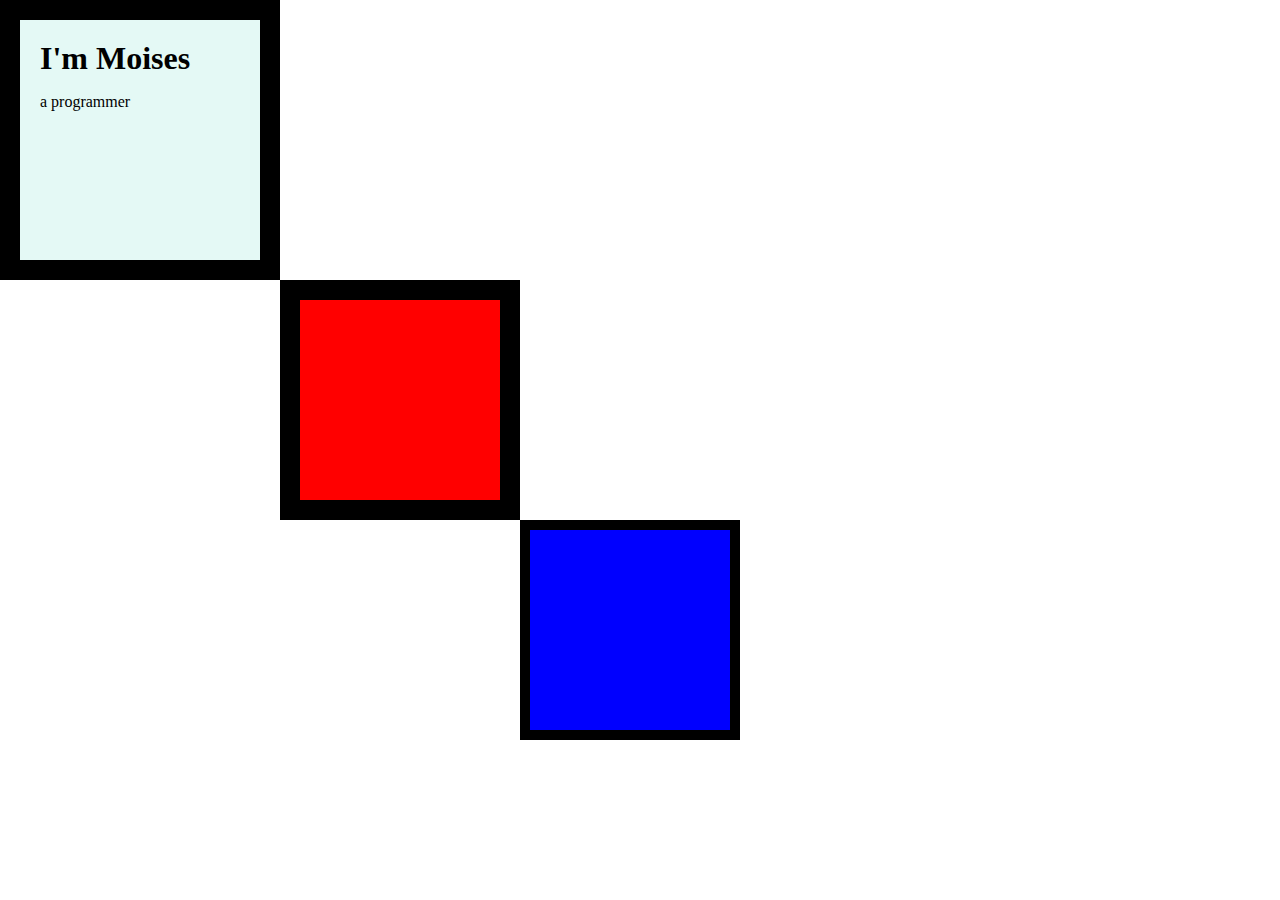
==== Day_44/CSS - My Site/index.html @ 0fcc1354 "Updates" ====
<!DOCTYPE html>
<html lang="en">
<head>
    <meta charset="UTF-8">
    <meta http-equiv="X-UA-Compatible" content="IE=edge">
    <meta name="viewport" content="width=device-width, initial-scale=1.0">
    <title>Moises Cruz</title>
    <link rel="stylesheet" href="css/styles.css">
    <link rel="icon" href="favicon.ico?v=2">
</head>
<body>
    <div class="top-container">
        <h1>I'm Moises</h1>
        <p>a programmer</p>
    </div>
    <div class="middle-container">
        
    </div>
    <div class="bottom-container">
        
    </div>
</body>
</html>
---- Day_44/CSS - My Site/css/styles.css ----
body {
    margin: 0;
}

h1{
    margin-top: 0;
    margin-bottom: 0;
    margin-right: 0;
    margin-left: 0;
}

.top-container {
    background-color: #E4F9F5;
    border: solid 20px;
    padding: 20px;
    width: 200px;
    height: 200px;
}

.middle-container {
    background-color: red;
    border: solid 20px;
    margin-left: 280px;
    width: 200px;
    height: 200px;
}

.bottom-container {
    background-color: blue;
    border: solid 10px;
    margin-left: 520px;
    width: 200px;
    height: 200px;
}
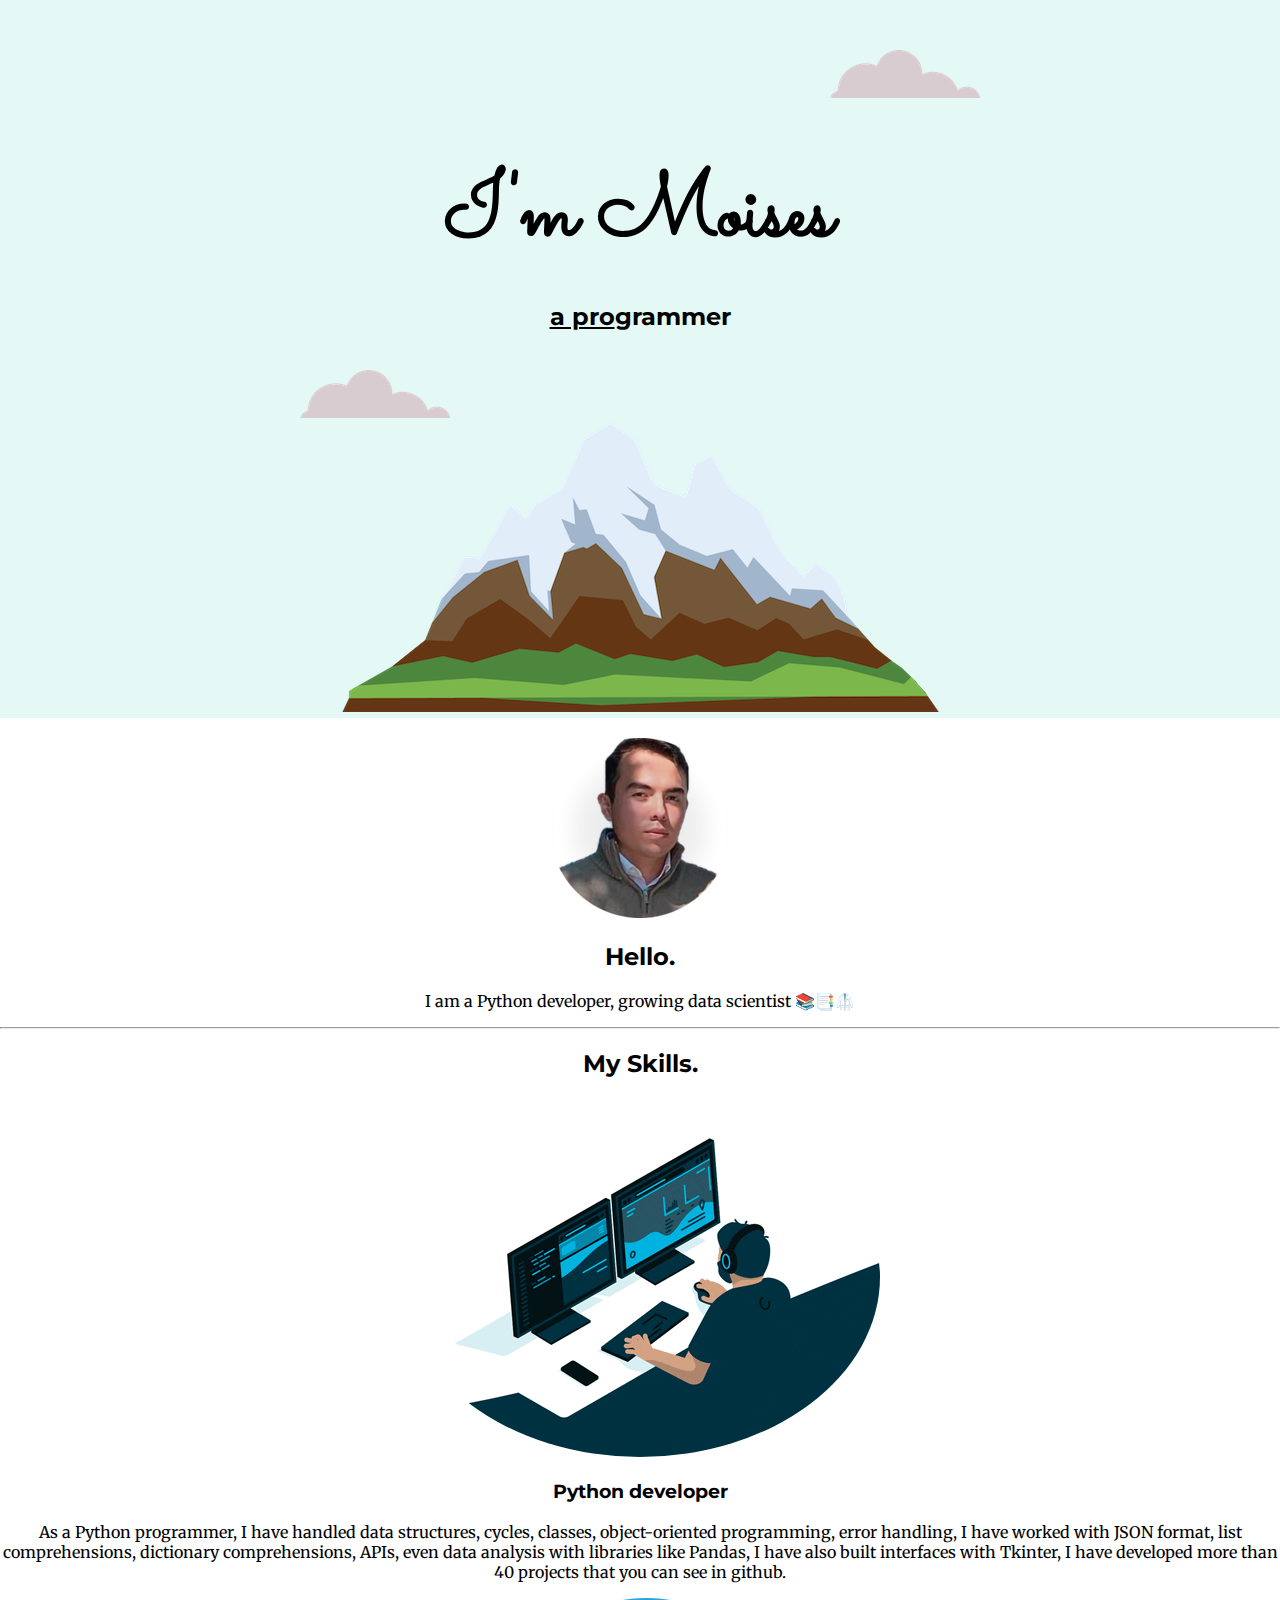
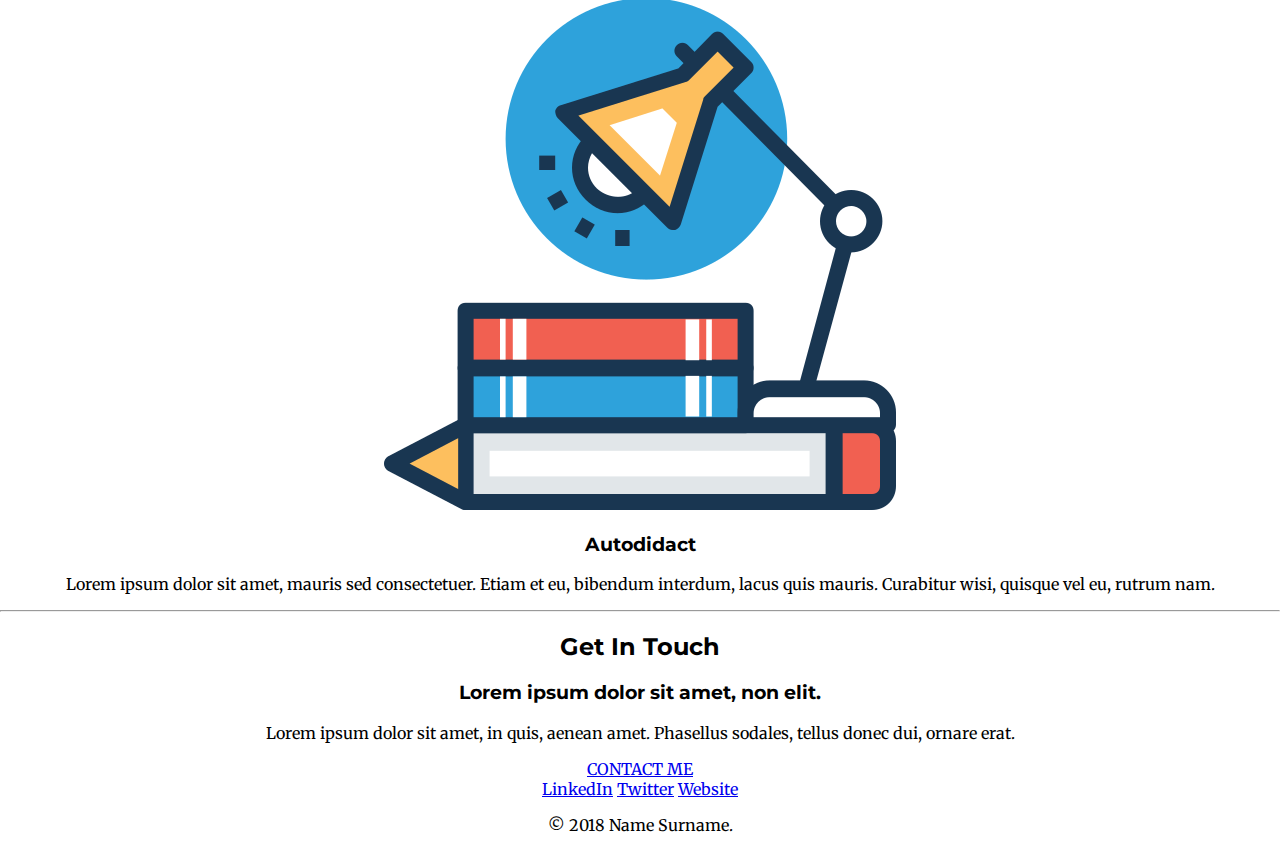
==== commit e7e845b7: "Updates" ====
--- a/Day_44/CSS - My Site/index.html
+++ b/Day_44/CSS - My Site/index.html
@@ -7,17 +7,51 @@
     <title>Moises Cruz</title>
     <link rel="stylesheet" href="css/styles.css">
     <link rel="icon" href="favicon.ico?v=2">
+    <link rel="preconnect" href="https://fonts.googleapis.com">
+    <link rel="preconnect" href="https://fonts.gstatic.com" crossorigin>
+    <link href="https://fonts.googleapis.com/css2?family=Merriweather&family=Montserrat&family=Sacramento&display=swap" rel="stylesheet">
 </head>
 <body>
     <div class="top-container">
+        <img class="top-cloud" src="images/cloud.png" alt="cloud-img">
         <h1>I'm Moises</h1>
-        <p>a programmer</p>
+        <h2 class="subtitle"><span class="pro">a pro</span>grammer</p>
+        <img class="bottom-cloud" src="images/cloud.png" alt="cloud-img">
+        <img src="images/mountain.png" alt="mountain-img">
     </div>
     <div class="middle-container">
-        
+        <div class="profile">
+            <img src="images/moises.png" alt="profile-picture">
+            <h2>Hello.</h2>
+            <p>I am a Python developer, growing data scientist 📚📑🥼</p>
+        </div>
+        <hr>
+        <div class="My skills">
+            <h2>My Skills.</h2>
+            <div class="skill-row">
+                <img class="skill-1-img" src="images/coding.gif" alt="coding-img">
+                <h3>Python developer</h3>
+                <p>As a Python programmer, I have handled data structures, cycles, classes, object-oriented programming, error handling, I have worked with JSON format, list comprehensions, dictionary comprehensions, APIs, even data analysis with libraries like Pandas, I have also built interfaces with Tkinter, I have developed more than 40 projects that you can see in github.</p>
+            </div>
+            <div class="skill-row">
+                <img class="" src="images/study.png" alt="">
+                <h3>Autodidact</h3>
+                <p>Lorem ipsum dolor sit amet, mauris sed consectetuer. Etiam et eu, bibendum interdum, lacus quis mauris. Curabitur wisi, quisque vel eu, rutrum nam.</p>
+            </div>
+        </div>
+        <hr>
+        <div class="contact-me">
+            <h2>Get In Touch</h2>
+            <h3>Lorem ipsum dolor sit amet, non elit.</h3>
+            <p>Lorem ipsum dolor sit amet, in quis, aenean amet. Phasellus sodales, tellus donec dui, ornare erat.</p>
+            <a class="btn" href="mailto:moises.crza@gmail.com">CONTACT ME</a>
+        </div>
     </div>
-    <div class="bottom-container">
-        
-    </div>
+        <div class="bottom-container">
+            <a class="footer-link" href="https://www.linkedin.com/in/moisescruza/">LinkedIn</a>
+            <a class="footer-link" href="https://twitter.com/">Twitter</a>
+            <a class="footer-link" href="https://www.github.com/moycrz">Website</a>
+            <p>© 2018 Name Surname.</p>
+        </div>
 </body>
 </html>--- a/Day_44/CSS - My Site/css/styles.css
+++ b/Day_44/CSS - My Site/css/styles.css
@@ -1,36 +1,54 @@
 body {
     margin: 0;
+    text-align: center;
+    font-family: 'Merriweather', serif;
 }
 
 h1{
-    margin-top: 0;
-    margin-bottom: 0;
-    margin-right: 0;
-    margin-left: 0;
+    font-size: 5.625rem;
+    margin: 50px auto 0 auto;
+    font-family: 'Sacramento', cursive;
+}
+
+h2 {
+    font-family: 'Montserrat', sans-serif;
+    font-size: 2.5 rem;
+}
+
+h3 {
+    font-family: 'Montserrat', sans-serif;
 }
 
 .top-container {
     background-color: #E4F9F5;
-    border: solid 20px;
-    padding: 20px;
-    width: 200px;
-    height: 200px;
+    position: relative;
+    padding-top: 100px;
 }
 
 .middle-container {
-    background-color: red;
-    border: solid 20px;
-    margin-left: 280px;
-    width: 200px;
-    height: 200px;
+
 }
 
 .bottom-container {
-    background-color: blue;
-    border: solid 10px;
-    margin-left: 520px;
-    width: 200px;
-    height: 200px;
+
 }
 
+.pro {
+    text-decoration: underline;
+}
 
+.top-cloud {
+    position: absolute;
+    right: 300px;
+    top: 50px;
+}
+
+.bottom-cloud {
+    position: absolute;
+    left: 300px;
+    bottom: 300px;
+}
+
+.skill-1-img {
+    border-radius: 100%;
+}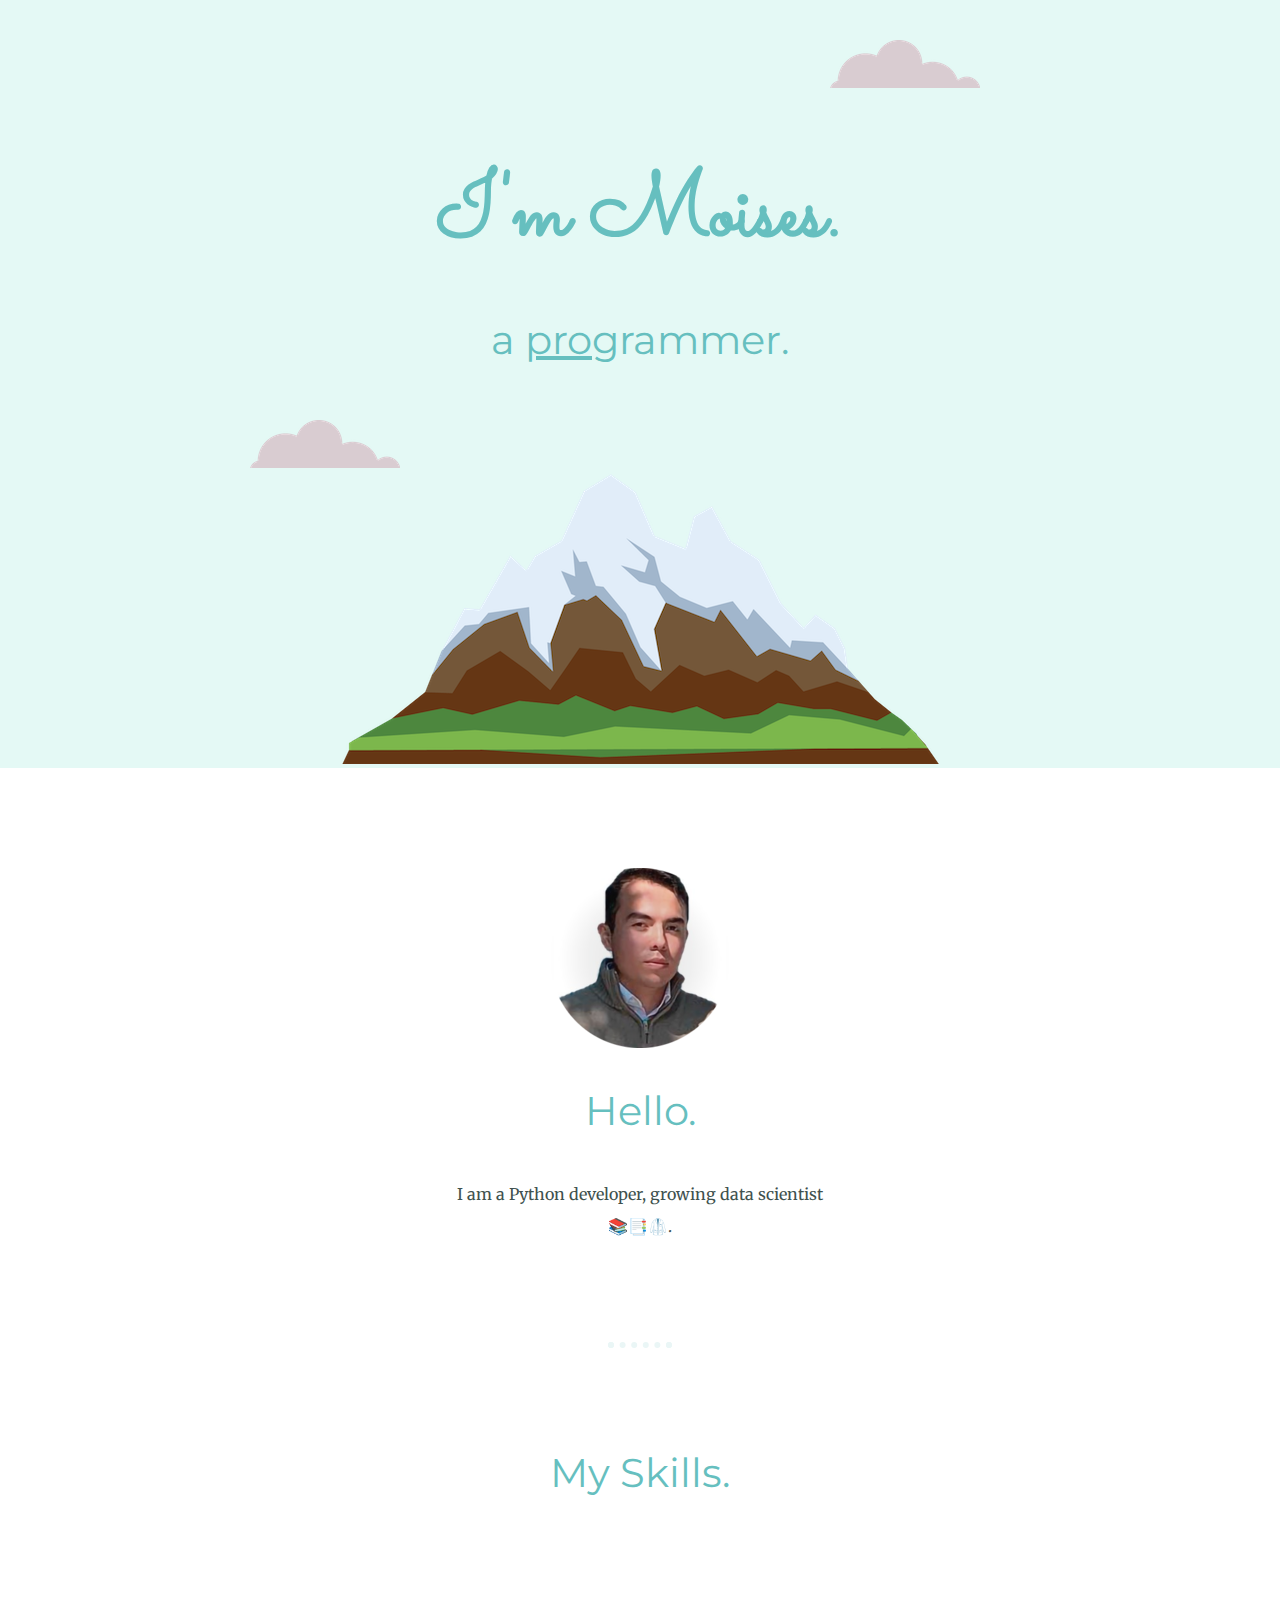
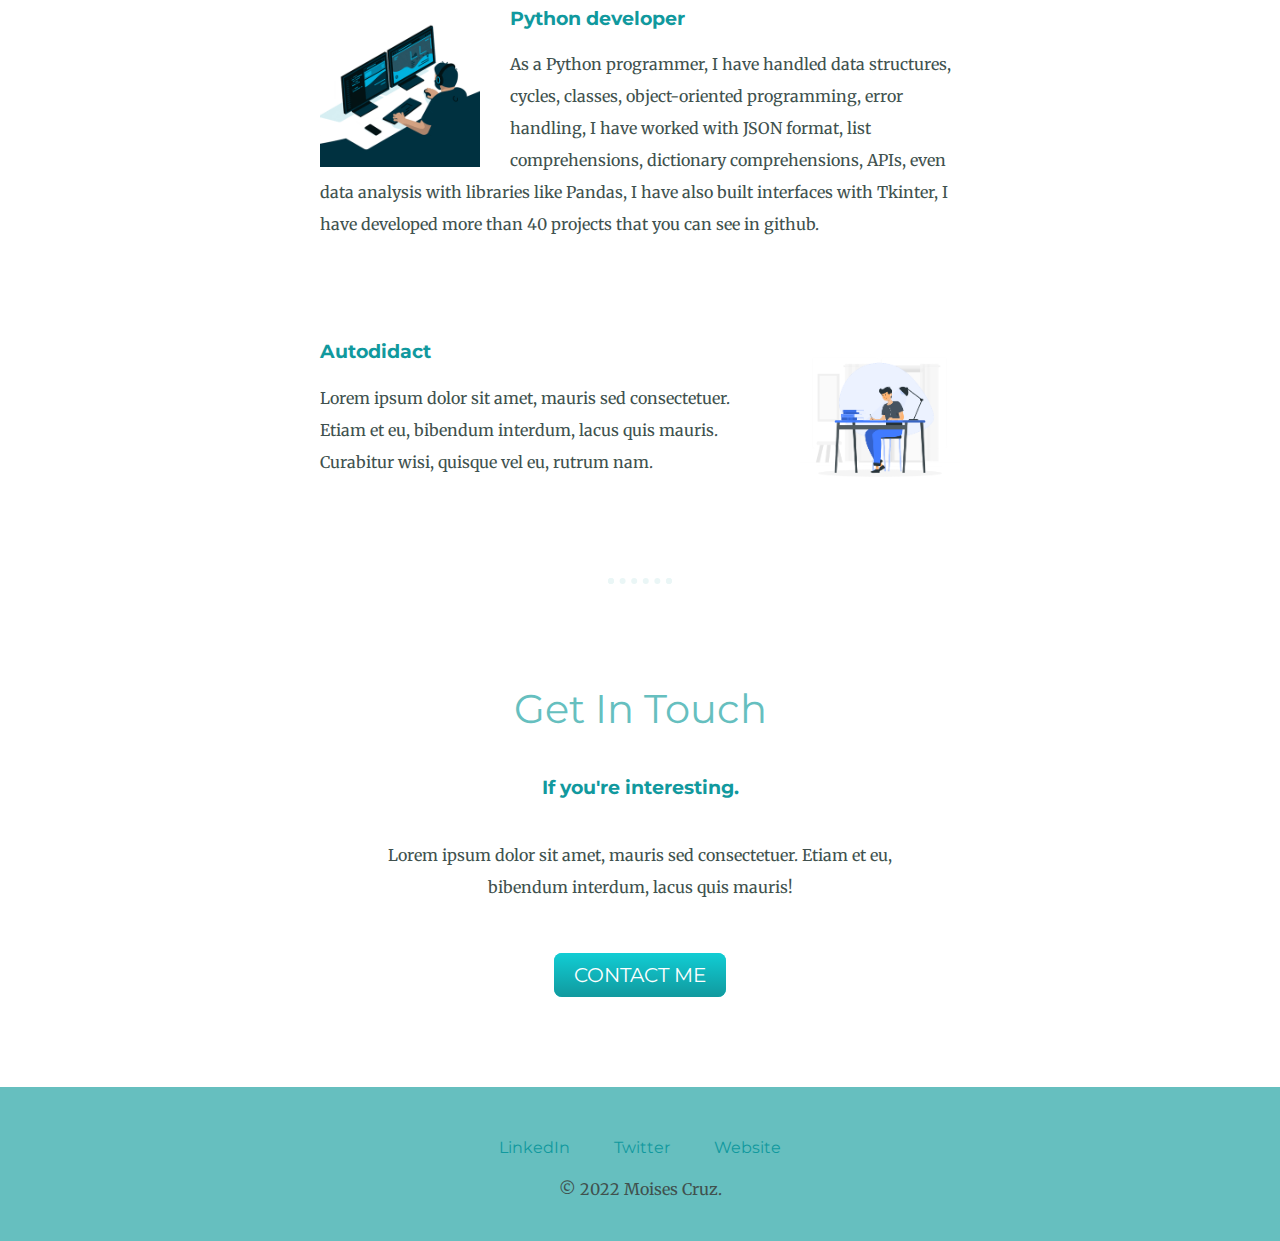
==== commit 615fd3f8: "Day 44: Web Foundation - Intermediate CSS" ====
--- a/Day_44/CSS - My Site/index.html
+++ b/Day_44/CSS - My Site/index.html
@@ -1,57 +1,73 @@
 <!DOCTYPE html>
-<html lang="en">
-<head>
-    <meta charset="UTF-8">
-    <meta http-equiv="X-UA-Compatible" content="IE=edge">
-    <meta name="viewport" content="width=device-width, initial-scale=1.0">
-    <title>Moises Cruz</title>
-    <link rel="stylesheet" href="css/styles.css">
-    <link rel="icon" href="favicon.ico?v=2">
-    <link rel="preconnect" href="https://fonts.googleapis.com">
-    <link rel="preconnect" href="https://fonts.gstatic.com" crossorigin>
-    <link href="https://fonts.googleapis.com/css2?family=Merriweather&family=Montserrat&family=Sacramento&display=swap" rel="stylesheet">
-</head>
-<body>
-    <div class="top-container">
-        <img class="top-cloud" src="images/cloud.png" alt="cloud-img">
-        <h1>I'm Moises</h1>
-        <h2 class="subtitle"><span class="pro">a pro</span>grammer</p>
-        <img class="bottom-cloud" src="images/cloud.png" alt="cloud-img">
-        <img src="images/mountain.png" alt="mountain-img">
-    </div>
-    <div class="middle-container">
-        <div class="profile">
-            <img src="images/moises.png" alt="profile-picture">
-            <h2>Hello.</h2>
-            <p>I am a Python developer, growing data scientist 📚📑🥼</p>
+<html>
+
+    <head>
+        <meta charset="utf-8">
+        <title>Moises Cruz</title>
+        <link rel="stylesheet" href="css/styles.css">
+        <link
+            href="https://fonts.googleapis.com/css?family=Merriweather|Montserrat|Sacramento"
+            rel="stylesheet">
+        <link rel="icon" href="favicon.ico">
+    </head>
+
+    <body>
+        <div class="top-container">
+            <img class="top-cloud" src="images/cloud.png" alt="cloud">
+            <div class="title-text">
+                <h1>I'm Moises.</h1>
+                <h2>a
+                    <span class="pro">pro</span>grammer.</h2>
+            </div>
+            <img class="bottom-cloud" src="images/cloud.png" alt="cloud">
+            <img class="mountain" src="images/mountain.png" alt="mountain-img">
         </div>
-        <hr>
-        <div class="My skills">
-            <h2>My Skills.</h2>
-            <div class="skill-row">
-                <img class="skill-1-img" src="images/coding.gif" alt="coding-img">
-                <h3>Python developer</h3>
-                <p>As a Python programmer, I have handled data structures, cycles, classes, object-oriented programming, error handling, I have worked with JSON format, list comprehensions, dictionary comprehensions, APIs, even data analysis with libraries like Pandas, I have also built interfaces with Tkinter, I have developed more than 40 projects that you can see in github.</p>
+
+        <div class="middle-container">
+            <div class="profile">
+                <img src="images/moises.png" alt="moises-profile-img">
+                <h2>Hello.</h2>
+                <p class="intro">I am a Python developer, growing data scientist 📚📑🥼.</p>
             </div>
-            <div class="skill-row">
-                <img class="" src="images/study.png" alt="">
-                <h3>Autodidact</h3>
-                <p>Lorem ipsum dolor sit amet, mauris sed consectetuer. Etiam et eu, bibendum interdum, lacus quis mauris. Curabitur wisi, quisque vel eu, rutrum nam.</p>
+            <hr>
+            <div class="skills">
+                <h2>My Skills.</h2>
+                <div class="skill-row">
+                    <img
+                        class="code-img"
+                        src="images/coding-1.gif"
+                        alt="code-img">
+
+                    <h3>Python developer</h3>
+                    <p>As a Python programmer, I have handled data structures, cycles, classes,
+                        object-oriented programming, error handling, I have worked with JSON format,
+                        list comprehensions, dictionary comprehensions, APIs, even data analysis with
+                        libraries like Pandas, I have also built interfaces with Tkinter, I have
+                        developed more than 40 projects that you can see in github.</p>
+                </div>
+                <div class="skill-row">
+                    <img class="chilli-img" src="images/study.png" alt="chillies-img">
+                    <h3>Autodidact</h3>
+                    <p>Lorem ipsum dolor sit amet, mauris sed consectetuer. Etiam et eu, bibendum
+                        interdum, lacus quis mauris. Curabitur wisi, quisque vel eu, rutrum nam.</p>
+                </div>
+            </div>
+            <hr>
+            <div class="contact-me">
+                <h2>Get In Touch</h2>
+                <h3>If you're interesting.</h3>
+                <p class="contact-message">Lorem ipsum dolor sit amet, mauris sed consectetuer.
+                    Etiam et eu, bibendum interdum, lacus quis mauris!</p>
+                <a class="btn" href="mailto:moises.crza@gmail.com">CONTACT ME</a>
             </div>
         </div>
-        <hr>
-        <div class="contact-me">
-            <h2>Get In Touch</h2>
-            <h3>Lorem ipsum dolor sit amet, non elit.</h3>
-            <p>Lorem ipsum dolor sit amet, in quis, aenean amet. Phasellus sodales, tellus donec dui, ornare erat.</p>
-            <a class="btn" href="mailto:moises.crza@gmail.com">CONTACT ME</a>
-        </div>
-    </div>
+
         <div class="bottom-container">
             <a class="footer-link" href="https://www.linkedin.com/in/moisescruza/">LinkedIn</a>
             <a class="footer-link" href="https://twitter.com/">Twitter</a>
             <a class="footer-link" href="https://www.github.com/moycrz">Website</a>
-            <p>© 2018 Name Surname.</p>
+            <p class="footer-copyright">© 2022 Moises Cruz.</p>
         </div>
-</body>
+    </body>
+
 </html>--- a/Day_44/CSS - My Site/css/styles.css
+++ b/Day_44/CSS - My Site/css/styles.css
@@ -1,22 +1,50 @@
 body {
+    color: #40514E;
     margin: 0;
     text-align: center;
     font-family: 'Merriweather', serif;
 }
 
-h1{
+h1 {
+    color: #66BFBF;
     font-size: 5.625rem;
-    margin: 50px auto 0 auto;
+    margin: 50px auto 0;
     font-family: 'Sacramento', cursive;
 }
 
 h2 {
+    color: #66BFBF;
     font-family: 'Montserrat', sans-serif;
-    font-size: 2.5 rem;
+    font-size: 2.5rem;
+    font-weight: normal;
+    padding-bottom: 10px;
 }
 
 h3 {
+    color: #11999E;
     font-family: 'Montserrat', sans-serif;
+}
+
+p {
+    line-height: 2;
+}
+
+hr {
+    border: dotted #EAF6F6 6px;
+    border-bottom: none;
+    width: 4%;
+    margin: 100px auto;
+}
+
+a {
+    color: #11999E;
+    font-family: 'Montserrat', sans-serif;
+    margin: 10px 20px;
+    text-decoration: none;
+}
+
+a:hover {
+    color: #EAF6F6;
 }
 
 .top-container {
@@ -26,29 +54,87 @@
 }
 
 .middle-container {
-
+    margin: 100px 0;
 }
 
 .bottom-container {
+    background-color: #66BFBF;
+    padding: 50px 0 20px;
+}
 
+.skill-row {
+    width: 50%;
+    margin: 100px auto;
+    text-align: left;
 }
 
 .pro {
     text-decoration: underline;
 }
 
+.intro {
+    width: 30%;
+    margin: auto;
+}
+
+.contact-message {
+    width: 40%;
+    margin: 40px auto 60px;
+}
+
+.copyright {
+    color: #EAF6F6;
+    font-size: 0.75rem;
+    padding: 20px 0;
+}
+
 .top-cloud {
     position: absolute;
     right: 300px;
-    top: 50px;
+    top: 40px;
 }
 
 .bottom-cloud {
     position: absolute;
-    left: 300px;
+    left: 250px;
     bottom: 300px;
 }
 
-.skill-1-img {
-    border-radius: 100%;
-}+.code-img {
+    width: 25%;
+    float: left;
+    margin-right: 30px;
+}
+
+.chilli-img {
+    width: 25%;
+    float: right;
+    margin-left: 30px;
+}
+
+.btn {
+    background: #11cdd4;
+    background-image: -webkit-linear-gradient(top, #11cdd4, #11999e);
+    background-image: -moz-linear-gradient(top, #11cdd4, #11999e);
+    background-image: -ms-linear-gradient(top, #11cdd4, #11999e);
+    background-image: -o-linear-gradient(top, #11cdd4, #11999e);
+    background-image: linear-gradient(to bottom, #11cdd4, #11999e);
+    -webkit-border-radius: 8;
+    -moz-border-radius: 8;
+    border-radius: 8px;
+    font-family: 'Montserrat', sans-serif;
+    color: #ffffff;
+    font-size: 20px;
+    padding: 10px 20px;
+    text-decoration: none;
+}
+
+.btn:hover {
+    background: #30e3cb;
+    background-image: -webkit-linear-gradient(top, #30e3cb, #2bc4ad);
+    background-image: -moz-linear-gradient(top, #30e3cb, #2bc4ad);
+    background-image: -ms-linear-gradient(top, #30e3cb, #2bc4ad);
+    background-image: -o-linear-gradient(top, #30e3cb, #2bc4ad);
+    background-image: linear-gradient(to bottom, #30e3cb, #2bc4ad);
+    text-decoration: none;
+}
